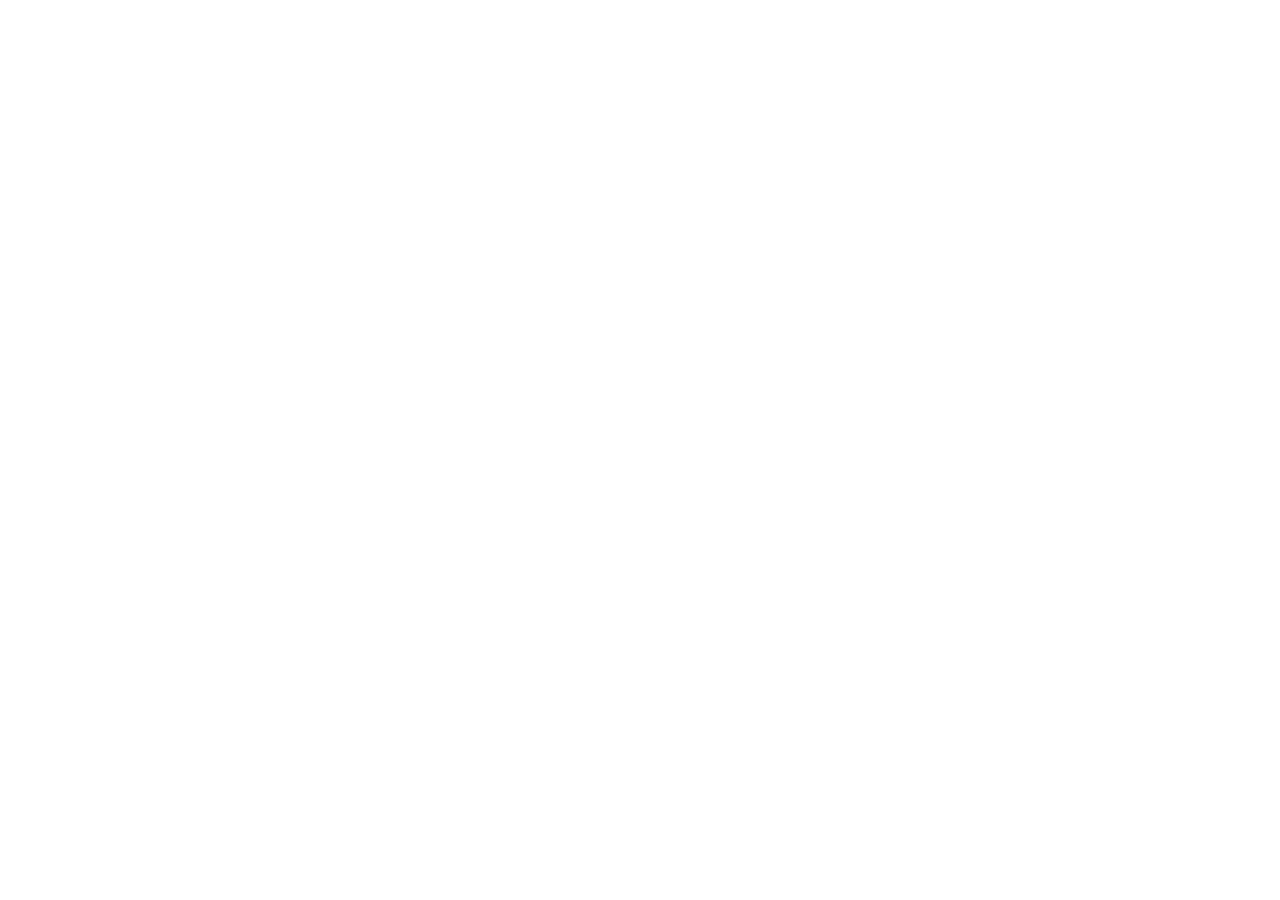
==== index .html @ 3b73a999 "initian commit" ====
<!DOCTYPE html>
<html lang="en">

<head>
    <meta charset="UTF-8">
    <meta http-equiv="X-UA-Compatible" content="IE=edge">
    <meta name="viewport" content="width=device-width, initial-scale=1.0">
    <title>Football Report</title>
    <link rel="stylesheet" href="style.css">
</head>

<body>

</body>

</html>
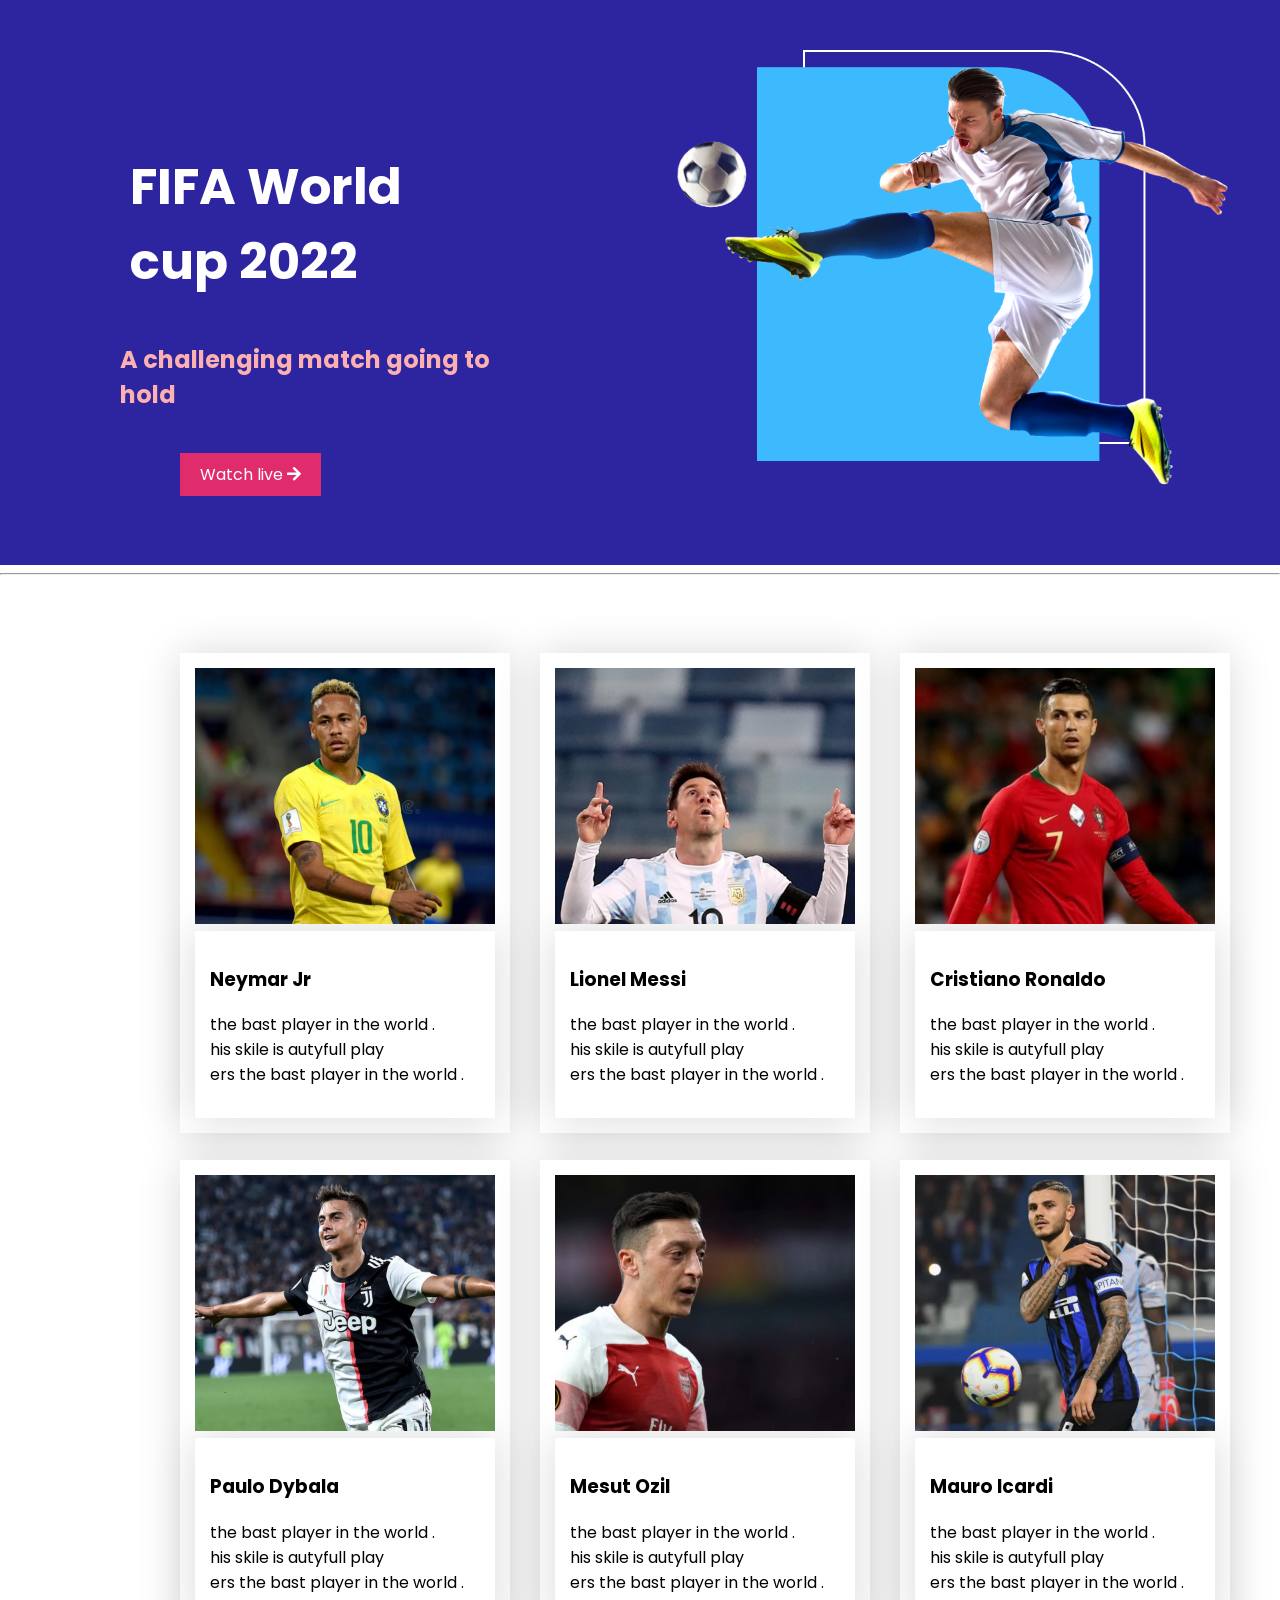
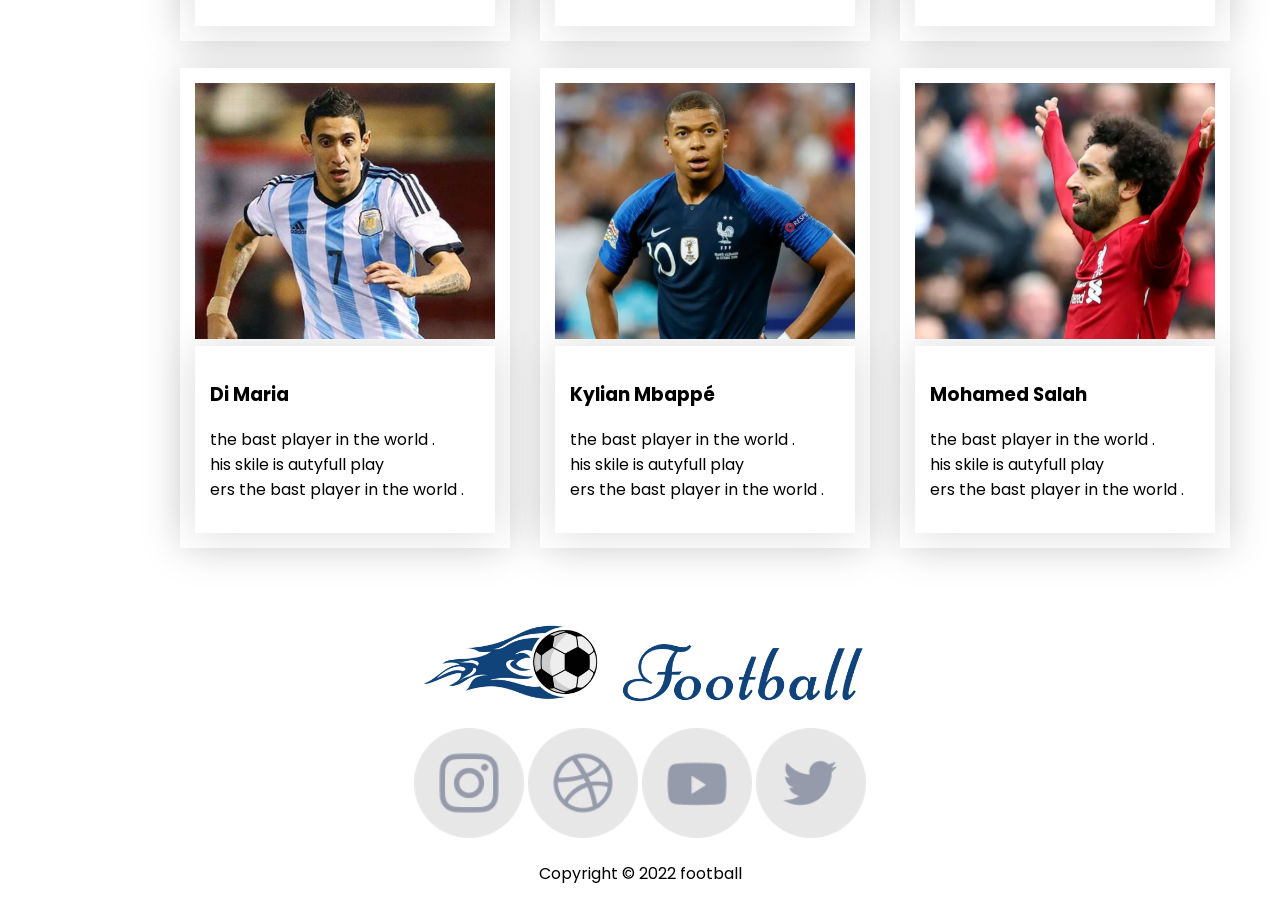
==== commit 0c2896ab: "second commit" ====
--- a/index .html
+++ b/index .html
@@ -6,11 +6,150 @@
     <meta http-equiv="X-UA-Compatible" content="IE=edge">
     <meta name="viewport" content="width=device-width, initial-scale=1.0">
     <title>Football Report</title>
+    <!-- font awesome -->
+    <link rel="stylesheet" href="https://cdnjs.cloudflare.com/ajax/libs/font-awesome/5.15.3/css/all.min.css" integrity="sha512-iBBXm8fW90+nuLcSKlbmrPcLa0OT92xO1BIsZ+ywDWZCvqsWgccV3gFoRBv0z+8dLJgyAHIhR35VZc2oM/gI1w==" crossorigin="anonymous" referrerpolicy="no-referrer" />
     <link rel="stylesheet" href="style.css">
 </head>
 
 <body>
-
+   <section>
+    <header class="header">
+        <div class="header-top">
+            <div class="header-left">
+                <h1>FIFA World cup 2022</h1>
+                <h2>A challenging match going to hold</h2>
+                <a class="anqor" href="">Watch live <i class="fas fa-arrow-right"></i></a>
+            </div>
+            <div class="header-image">
+                <img src="images/banner.png" alt="">
+            </div>
+        </div>
+    </header>
+   </section>
+    <hr>
+    <section class="all">
+        <div class="players">
+            <article class="player">
+                <div class="photo">
+                    <img src="images/players/player-1.png" alt="">
+                </div>
+                <div class="players">
+                 <h3 class="playre-name">Neymar Jr</h3>
+                 <p class="player-info">the bast player in the world .
+                    <br> his skile is autyfull play <br> ers the bast player in the world .</p>
+                </div>
+            </article>
+        </div>
+        <div class="players">
+            <article class="player">
+                <div class="photo">
+                    <img src="images/players/player-2.png" alt="">
+                </div>
+                <div class="players">
+                 <h3 class="playre-name">Lionel Messi</h3>
+                 <p class="player-info">the bast player in the world .
+                    <br> his skile is autyfull play <br> ers the bast player in the world .</p>
+                </div>
+            </article>
+        </div>
+        <div class="players">
+            <article class="player">
+                <div class="photo">
+                    <img src="images/players/player-3.png" alt="">
+                </div>
+                <div class="players">
+                 <h3 class="playre-name">Cristiano Ronaldo</h3>
+                 <p class="player-info">the bast player in the world .
+                    <br> his skile is autyfull play <br> ers the bast player in the world .</p>
+                </div>
+            </article>
+        </div>
+        <div class="players">
+            <article class="player">
+                <div class="photo">
+                    <img src="images/players/player-4.png" alt="">
+                </div>
+                <div class="players">
+                 <h3 class="playre-name">Paulo Dybala</h3>
+                 <p class="player-info">the bast player in the world .
+                    <br> his skile is autyfull play <br> ers the bast player in the world .</p>
+                </div>
+            </article>
+        </div>
+        <div class="players">
+            <article class="player">
+                <div class="photo">
+                    <img src="images/players/player-5.png" alt="">
+                </div>
+                <div class="players">
+                 <h3 class="playre-name">Mesut Ozil </h3>
+                 <p class="player-info">the bast player in the world .
+                    <br> his skile is autyfull play <br> ers the bast player in the world .</p>
+                </div>
+            </article>
+        </div>
+        <div class="players">
+            <article class="player">
+                <div class="photo">
+                    <img src="images/players/player-6.png" alt="">
+                </div>
+                <div class="players">
+                 <h3 class="playre-name">Mauro Icardi </h3>
+                 <p class="player-info">the bast player in the world .
+                    <br> his skile is autyfull play <br> ers the bast player in the world .</p>
+                </div>
+            </article>
+        </div>
+        <div class="players">
+            <article class="player">
+                <div class="photo">
+                    <img src="images/players/player-7.png" alt="">
+                </div>
+                <div class="players">
+                 <h3 class="playre-name">Di Maria</h3>
+                 <p class="player-info">the bast player in the world .
+                    <br> his skile is autyfull play <br> ers the bast player in the world .</p>
+                </div>
+            </article>
+        </div>
+        <div class="players">
+            <article class="player">
+                <div class="photo">
+                    <img src="images/players/player-8.png" alt="">
+                </div>
+                <div class="players">
+                 <h3 class="playre-name">Kylian Mbappé</h3>
+                 <p class="player-info">the bast player in the world .
+                    <br> his skile is autyfull play <br> ers the bast player in the world .</p>
+                </div>
+            </article>
+        </div>
+        <div class="players">
+            <article class="player">
+                <div class="photo">
+                    <img src="images/players/player-9.png" alt="">
+                </div>
+                <div class="players">
+                 <h3 class="playre-name">Mohamed Salah</h3>
+                 <p class="player-info">the bast player in the world .
+                    <br> his skile is autyfull play <br> ers the bast player in the world .</p>
+                </div>
+            </article>
+        </div>
+    </section>
+   <!----------------
+        footer 
+    -------------- -->
+    <footer>
+        <img src="images/Logo.png" alt="">
+        <div class="social-icons">
+            <img src="images/Social Icons/Instagram.png" alt="">
+            <img src="images/Social Icons/Dribbble.png" alt="">
+            <img src="images/Social Icons/Youtube.png" alt="">
+            <img src="images/Social Icons/Twitter.png" alt="">
+        </div>
+        <p>Copyright © 2022 football</p>
+    </footer>
 </body>
 
 </html>
--- a/style.css
+++ b/style.css
@@ -0,0 +1,84 @@
+@import url('https://fonts.googleapis.com/css2?family=Poppins&display=swap');
+
+/* /----* heading style *----/ */
+body{
+    margin: 0;
+    padding: 0;
+    box-sizing: border-box;
+    font-family: 'Poppins', sans-serif;
+}
+.header{
+    width: 100%;
+
+    
+    background-color: #2D25A0;
+}
+.header-top{
+    display: flex;
+    
+}
+.header-left{
+    left: 156px;
+    margin-left: 80px;
+}
+.header-left a{
+    color: #fff;
+    background-color: #E02C6D;
+    text-decoration: none;
+    padding: 10px 20px;
+}
+.header-left h1{
+   font-size: 50px;
+    margin-left: 50px;
+    margin-top: 150px;
+    font-weight: 700;
+    color: #fff;
+}
+.header-left h2{
+    margin-left: 40px;
+    font-weight: 700;
+    color: rgb(252, 176, 176);
+    margin-bottom: 50px;
+}
+.anqor{
+    margin-left: 100px;
+}
+.header-image img{
+    padding: 50px 50px 70px 20px;
+    margin-left: 150px;
+    width: 557px;
+    height: 438px;
+}
+
+/* -------
+players
+-------- */
+.all{
+    display: grid;
+    grid-template-columns: repeat(3,1fr);
+    grid-row-gap: 27px;
+    grid-column-gap: 30px;
+    padding: 70px 180px;
+}
+.player .photo img{
+    width: 300px;
+    height: 256px;
+}
+.players{
+    padding: 15px;
+    background: #FFFFFF;
+    box-shadow: 0px 0px 40px rgba(0, 0, 0, 0.15);
+    
+}
+
+/* -----------
+footer 
+-------------*/
+footer{
+    display: flex;
+    flex-direction: column;
+    align-items: center;
+}
+footer img{
+    height: 110px;
+}
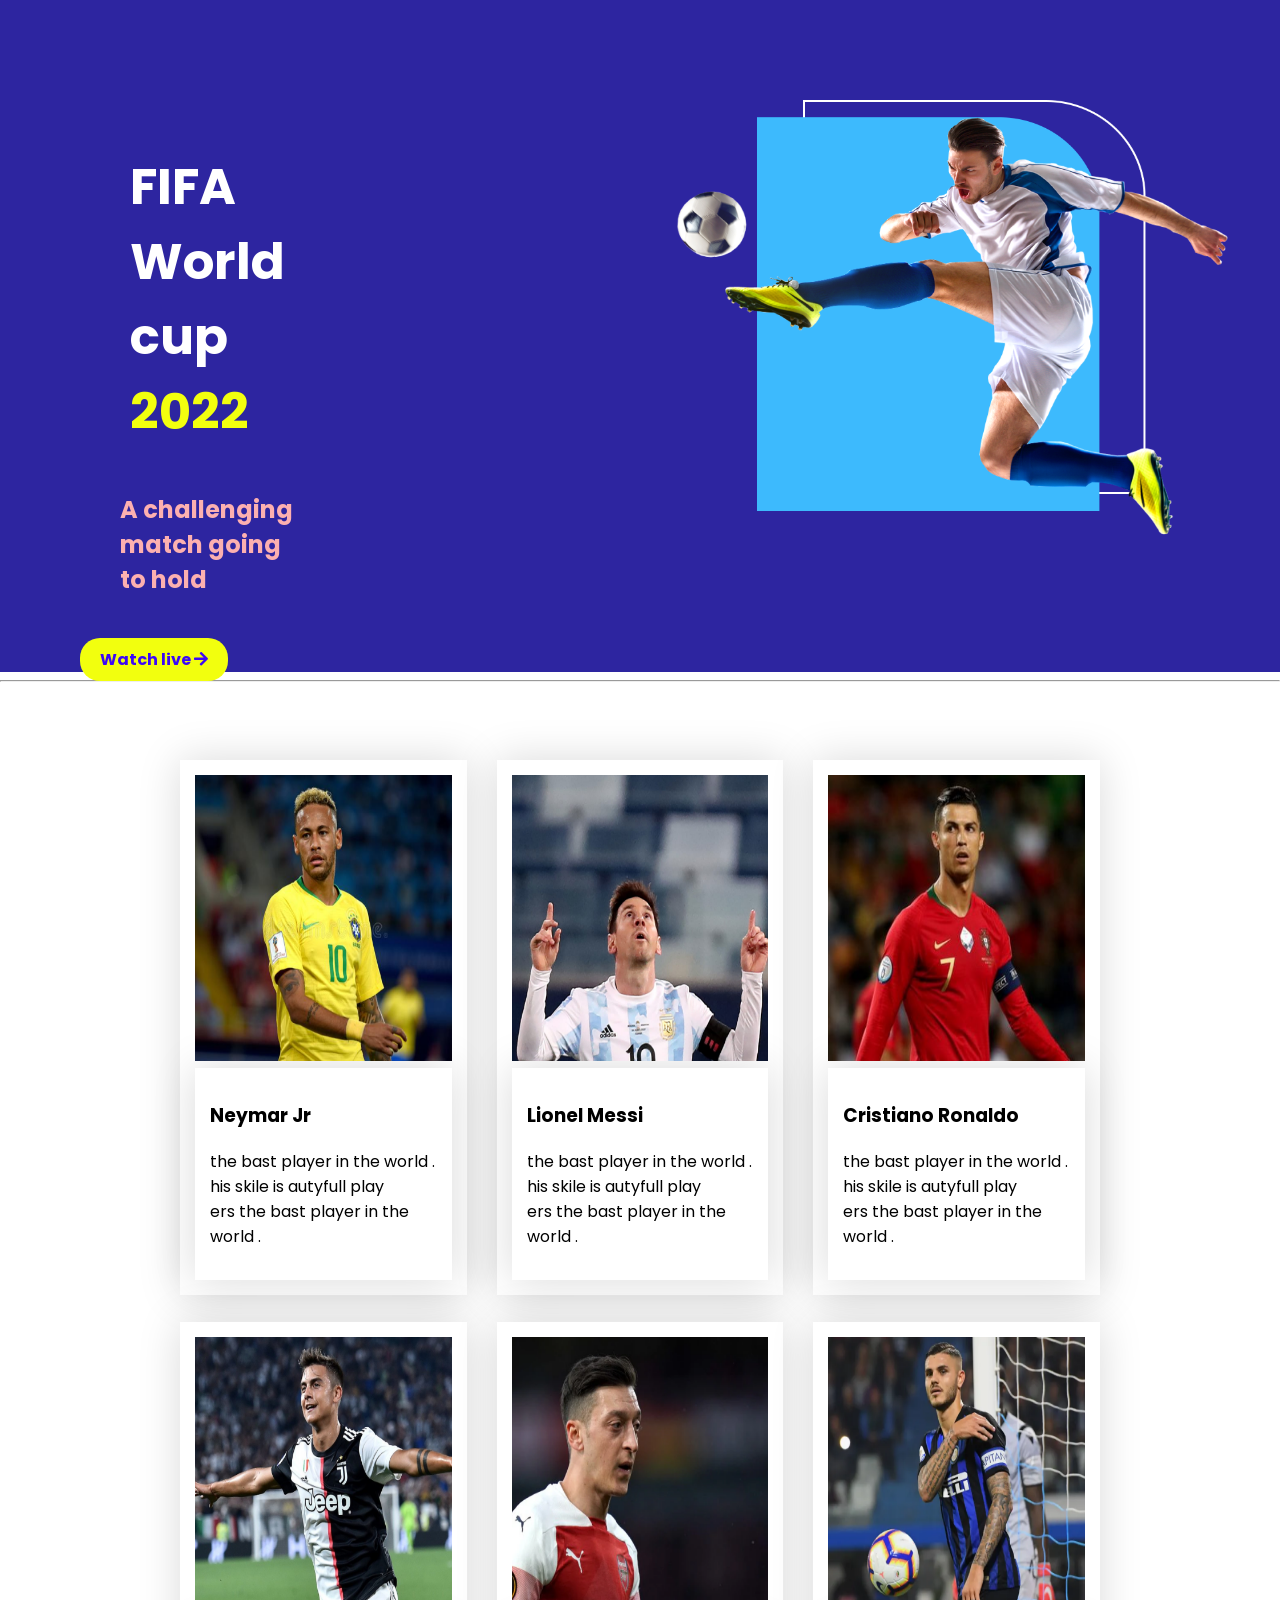
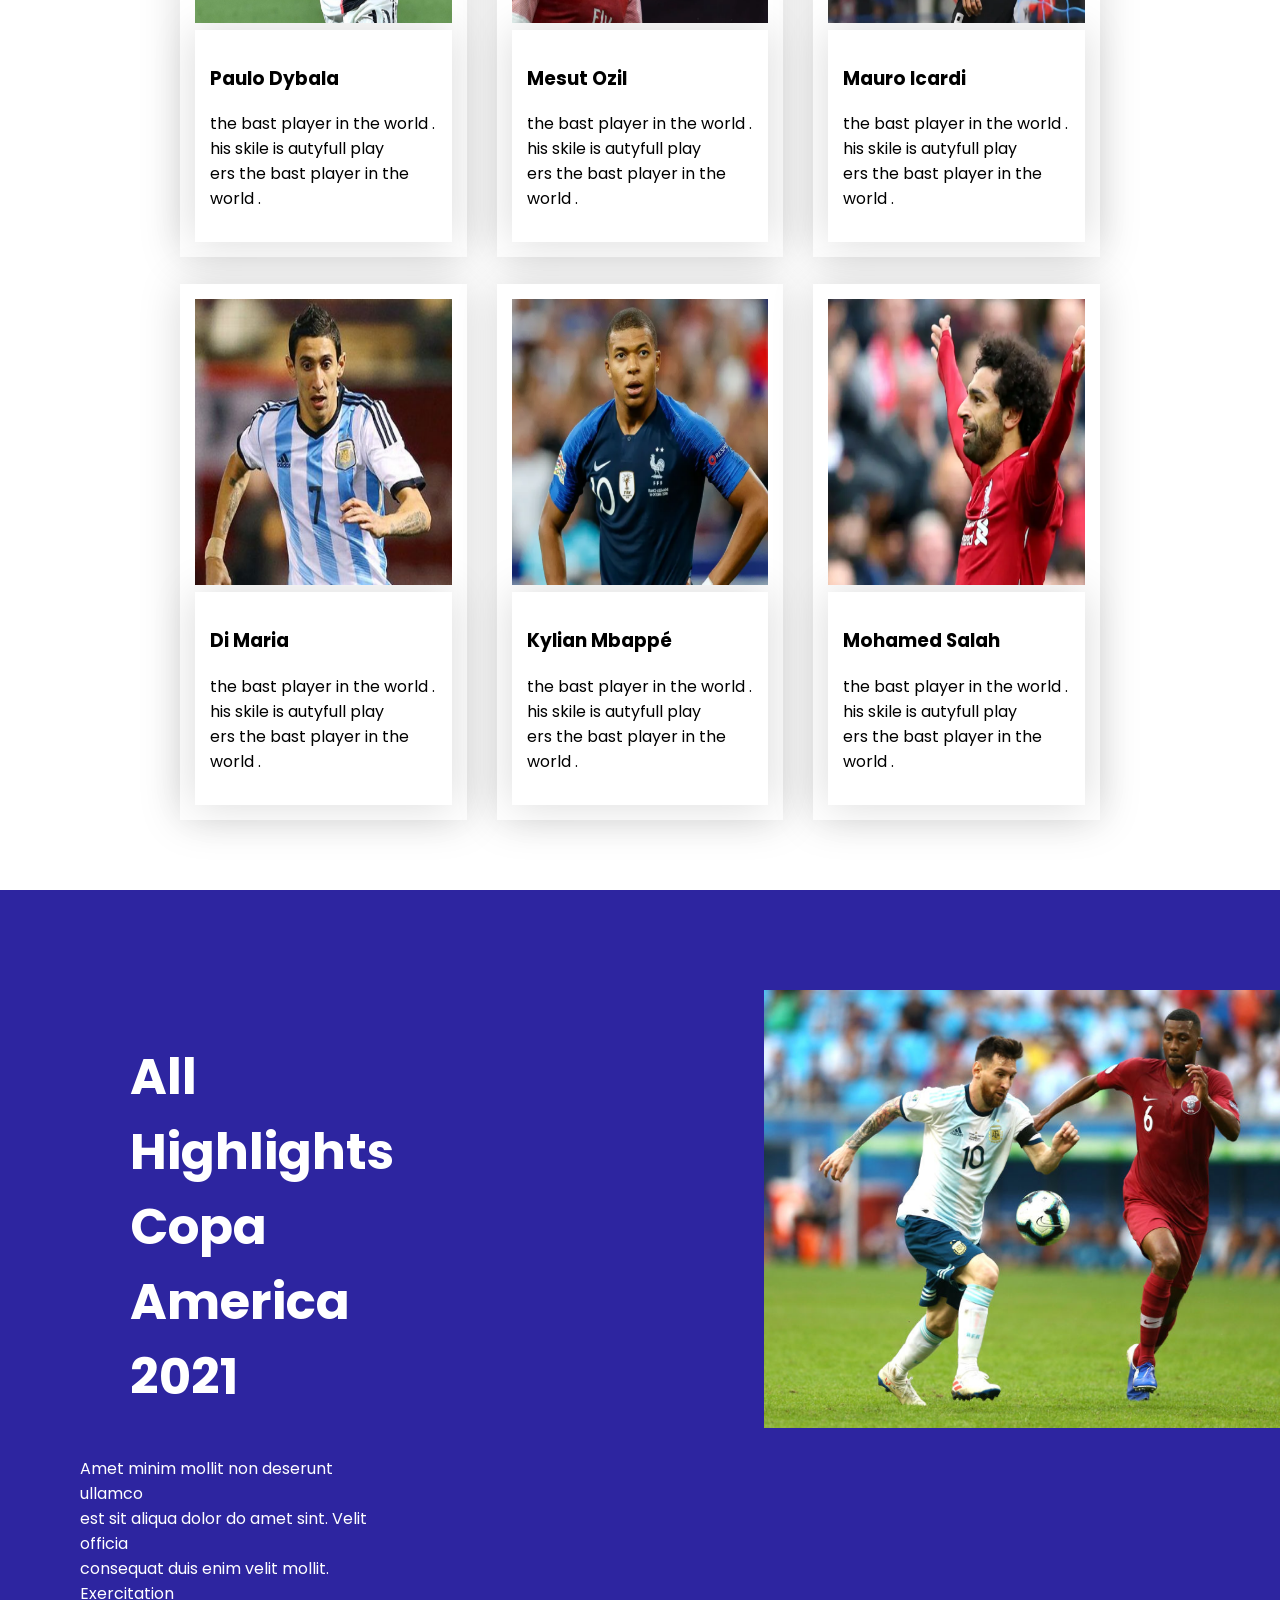
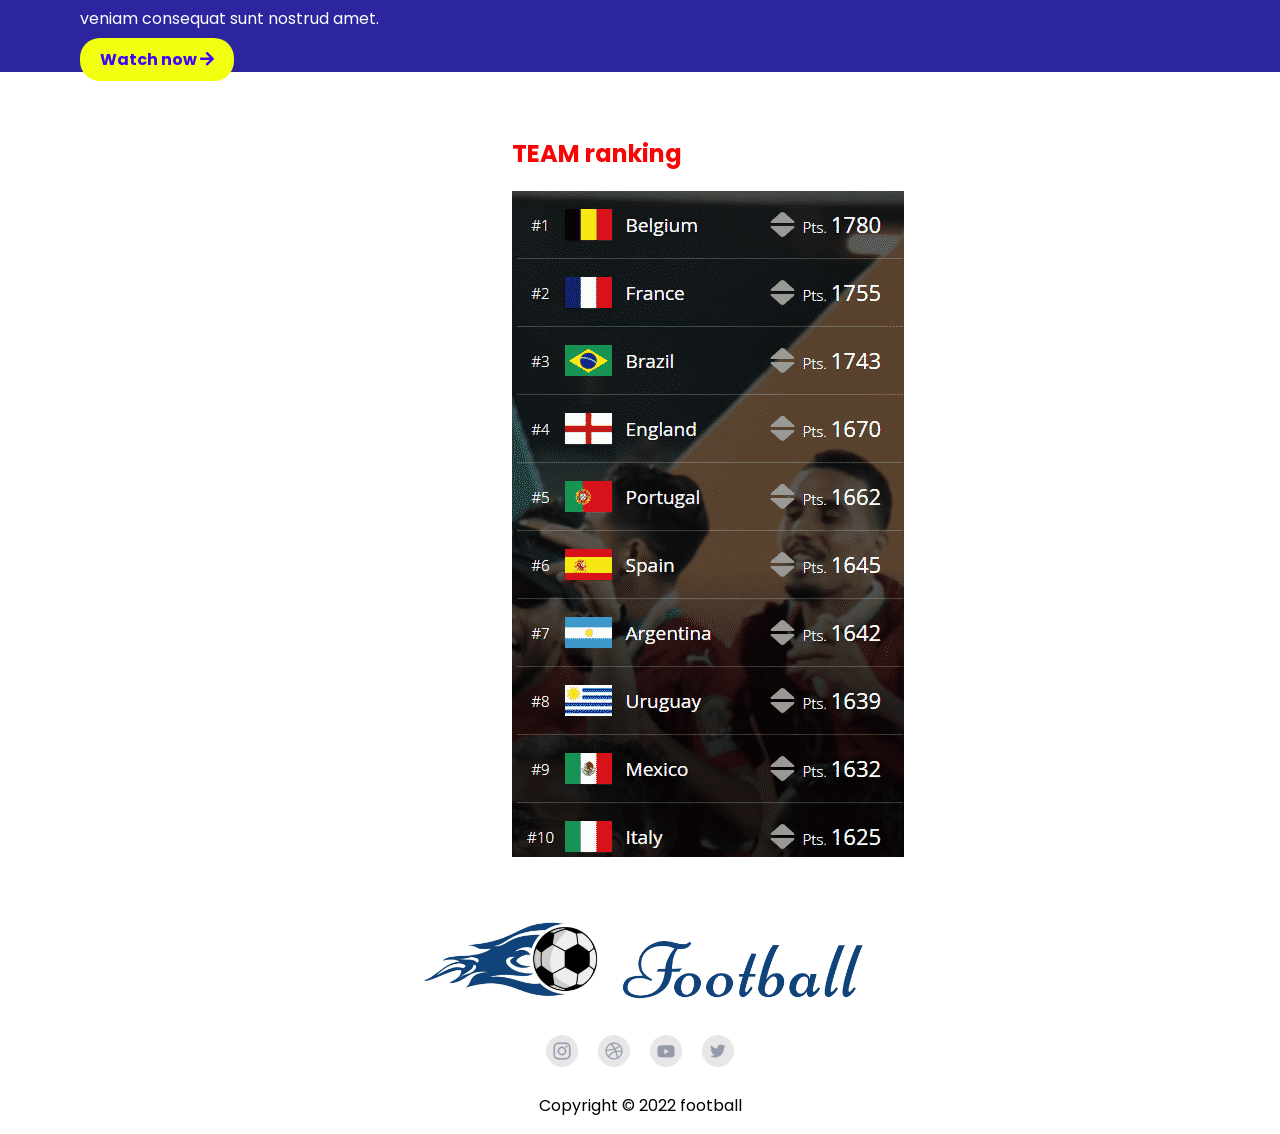
==== commit a8aaa2c2: "third commit" ====
--- a/index .html
+++ b/index .html
@@ -7,26 +7,29 @@
     <meta name="viewport" content="width=device-width, initial-scale=1.0">
     <title>Football Report</title>
     <!-- font awesome -->
-    <link rel="stylesheet" href="https://cdnjs.cloudflare.com/ajax/libs/font-awesome/5.15.3/css/all.min.css" integrity="sha512-iBBXm8fW90+nuLcSKlbmrPcLa0OT92xO1BIsZ+ywDWZCvqsWgccV3gFoRBv0z+8dLJgyAHIhR35VZc2oM/gI1w==" crossorigin="anonymous" referrerpolicy="no-referrer" />
+    <link rel="stylesheet" href="https://cdnjs.cloudflare.com/ajax/libs/font-awesome/5.15.3/css/all.min.css"
+        integrity="sha512-iBBXm8fW90+nuLcSKlbmrPcLa0OT92xO1BIsZ+ywDWZCvqsWgccV3gFoRBv0z+8dLJgyAHIhR35VZc2oM/gI1w=="
+        crossorigin="anonymous" referrerpolicy="no-referrer" />
     <link rel="stylesheet" href="style.css">
 </head>
 
 <body>
-   <section>
-    <header class="header">
-        <div class="header-top">
-            <div class="header-left">
-                <h1>FIFA World cup 2022</h1>
-                <h2>A challenging match going to hold</h2>
-                <a class="anqor" href="">Watch live <i class="fas fa-arrow-right"></i></a>
+    <section>
+        <header class="header">
+            <div class="header-top">
+                <div class="header-left">
+                    <h1>FIFA World cup <span class="date">2022</span></h1>
+                    <h2>A challenging match going to hold</h2>
+                    <a class="anqor" href="">Watch live <i class="fas fa-arrow-right"></i></a>
+                </div>
+                <div class="header-image">
+                    <img src="images/banner.png" alt="">
+                </div>
             </div>
-            <div class="header-image">
-                <img src="images/banner.png" alt="">
-            </div>
-        </div>
-    </header>
-   </section>
+        </header>
+    </section>
     <hr>
+    <!-- player -->
     <section class="all">
         <div class="players">
             <article class="player">
@@ -34,9 +37,10 @@
                     <img src="images/players/player-1.png" alt="">
                 </div>
                 <div class="players">
-                 <h3 class="playre-name">Neymar Jr</h3>
-                 <p class="player-info">the bast player in the world .
-                    <br> his skile is autyfull play <br> ers the bast player in the world .</p>
+                    <h3 class="playre-name">Neymar Jr</h3>
+                    <p class="player-info">the bast player in the world .
+                        <br> his skile is autyfull play <br> ers the bast player in the world .
+                    </p>
                 </div>
             </article>
         </div>
@@ -46,9 +50,10 @@
                     <img src="images/players/player-2.png" alt="">
                 </div>
                 <div class="players">
-                 <h3 class="playre-name">Lionel Messi</h3>
-                 <p class="player-info">the bast player in the world .
-                    <br> his skile is autyfull play <br> ers the bast player in the world .</p>
+                    <h3 class="playre-name">Lionel Messi</h3>
+                    <p class="player-info">the bast player in the world .
+                        <br> his skile is autyfull play <br> ers the bast player in the world .
+                    </p>
                 </div>
             </article>
         </div>
@@ -58,9 +63,10 @@
                     <img src="images/players/player-3.png" alt="">
                 </div>
                 <div class="players">
-                 <h3 class="playre-name">Cristiano Ronaldo</h3>
-                 <p class="player-info">the bast player in the world .
-                    <br> his skile is autyfull play <br> ers the bast player in the world .</p>
+                    <h3 class="playre-name">Cristiano Ronaldo</h3>
+                    <p class="player-info">the bast player in the world .
+                        <br> his skile is autyfull play <br> ers the bast player in the world .
+                    </p>
                 </div>
             </article>
         </div>
@@ -70,9 +76,10 @@
                     <img src="images/players/player-4.png" alt="">
                 </div>
                 <div class="players">
-                 <h3 class="playre-name">Paulo Dybala</h3>
-                 <p class="player-info">the bast player in the world .
-                    <br> his skile is autyfull play <br> ers the bast player in the world .</p>
+                    <h3 class="playre-name">Paulo Dybala</h3>
+                    <p class="player-info">the bast player in the world .
+                        <br> his skile is autyfull play <br> ers the bast player in the world .
+                    </p>
                 </div>
             </article>
         </div>
@@ -82,9 +89,10 @@
                     <img src="images/players/player-5.png" alt="">
                 </div>
                 <div class="players">
-                 <h3 class="playre-name">Mesut Ozil </h3>
-                 <p class="player-info">the bast player in the world .
-                    <br> his skile is autyfull play <br> ers the bast player in the world .</p>
+                    <h3 class="playre-name">Mesut Ozil </h3>
+                    <p class="player-info">the bast player in the world .
+                        <br> his skile is autyfull play <br> ers the bast player in the world .
+                    </p>
                 </div>
             </article>
         </div>
@@ -94,9 +102,10 @@
                     <img src="images/players/player-6.png" alt="">
                 </div>
                 <div class="players">
-                 <h3 class="playre-name">Mauro Icardi </h3>
-                 <p class="player-info">the bast player in the world .
-                    <br> his skile is autyfull play <br> ers the bast player in the world .</p>
+                    <h3 class="playre-name">Mauro Icardi </h3>
+                    <p class="player-info">the bast player in the world .
+                        <br> his skile is autyfull play <br> ers the bast player in the world .
+                    </p>
                 </div>
             </article>
         </div>
@@ -106,9 +115,10 @@
                     <img src="images/players/player-7.png" alt="">
                 </div>
                 <div class="players">
-                 <h3 class="playre-name">Di Maria</h3>
-                 <p class="player-info">the bast player in the world .
-                    <br> his skile is autyfull play <br> ers the bast player in the world .</p>
+                    <h3 class="playre-name">Di Maria</h3>
+                    <p class="player-info">the bast player in the world .
+                        <br> his skile is autyfull play <br> ers the bast player in the world .
+                    </p>
                 </div>
             </article>
         </div>
@@ -118,9 +128,10 @@
                     <img src="images/players/player-8.png" alt="">
                 </div>
                 <div class="players">
-                 <h3 class="playre-name">Kylian Mbappé</h3>
-                 <p class="player-info">the bast player in the world .
-                    <br> his skile is autyfull play <br> ers the bast player in the world .</p>
+                    <h3 class="playre-name">Kylian Mbappé</h3>
+                    <p class="player-info">the bast player in the world .
+                        <br> his skile is autyfull play <br> ers the bast player in the world .
+                    </p>
                 </div>
             </article>
         </div>
@@ -130,14 +141,39 @@
                     <img src="images/players/player-9.png" alt="">
                 </div>
                 <div class="players">
-                 <h3 class="playre-name">Mohamed Salah</h3>
-                 <p class="player-info">the bast player in the world .
-                    <br> his skile is autyfull play <br> ers the bast player in the world .</p>
+                    <h3 class="playre-name">Mohamed Salah</h3>
+                    <p class="player-info">the bast player in the world .
+                        <br> his skile is autyfull play <br> ers the bast player in the world .
+                    </p>
                 </div>
             </article>
         </div>
     </section>
-   <!----------------
+    <!-- highlite -->
+    <section>
+        <header class="header">
+            <div class="header-top">
+                <div class="header-left">
+                    <h1>All Highlights
+                        Copa America 2021</h1>
+                    <p class="blog">Amet minim mollit non deserunt ullamco <br> est sit aliqua dolor do amet sint. Velit
+                        officia <br>
+                        consequat duis enim velit mollit. Exercitation <br> veniam consequat sunt nostrud amet.</p>
+                    <a class="anqor" href="">Watch now <i class="fas fa-arrow-right"></i></a>
+                </div>
+                <div class="header-image">
+                    <img src="images/match.png" alt="">
+                </div>
+            </div>
+        </header>
+    </section>
+    <section>
+        <div class="rating">
+            <h1>TEAM ranking</h1>
+            <img src="images/rating-2021.png" alt="">
+        </div>
+    </section>
+    <!----------------
         footer 
     -------------- -->
     <footer>
--- a/style.css
+++ b/style.css
@@ -22,10 +22,12 @@
     margin-left: 80px;
 }
 .header-left a{
-    color: #fff;
-    background-color: #E02C6D;
+    color: rgb(60, 8, 247);
+    background-color: #F2FF0E;
     text-decoration: none;
     padding: 10px 20px;
+    font-weight: bold;
+    border-radius: 20px;
 }
 .header-left h1{
    font-size: 50px;
@@ -40,16 +42,25 @@
     color: rgb(252, 176, 176);
     margin-bottom: 50px;
 }
+.blog{
+    color: white;
+}
+
+}
 .anqor{
     margin-left: 100px;
 }
 .header-image img{
     padding: 50px 50px 70px 20px;
-    margin-left: 150px;
+    margin-top: 50px;
+    margin-left: 350px;
     width: 557px;
     height: 438px;
 }
-
+.date{
+    color: #F2FF0E;
+    font-weight: bold;
+}
 /* -------
 players
 -------- */
@@ -61,8 +72,8 @@
     padding: 70px 180px;
 }
 .player .photo img{
-    width: 300px;
-    height: 256px;
+    width: 100%;
+    height: 286px;
 }
 .players{
     padding: 15px;
@@ -70,7 +81,19 @@
     box-shadow: 0px 0px 40px rgba(0, 0, 0, 0.15);
     
 }
+.player{
+    margin-right: 0;
+}
+/* team */
 
+.rating{
+margin-left: 40%;
+margin-top: 5%;
+margin-bottom: 4%;
+}
+.rating h1{
+    color: rgb(247, 6, 6);
+}
 /* -----------
 footer 
 -------------*/
@@ -79,6 +102,23 @@
     flex-direction: column;
     align-items: center;
 }
+.social-icons{
+    display: flex;
+    justify-content: center;
+}
 footer img{
     height: 110px;
+}
+.social-icons img{
+    width: 32px;
+    height: 32px;
+    padding: 10px;
+}
+/* media */
+/* mobile */
+@media only screen and (max-width:688px) {
+    .header{
+        background-color: skyblue;
+        grid-template-columns: repeat(1, 1fr);
+    }
 }
